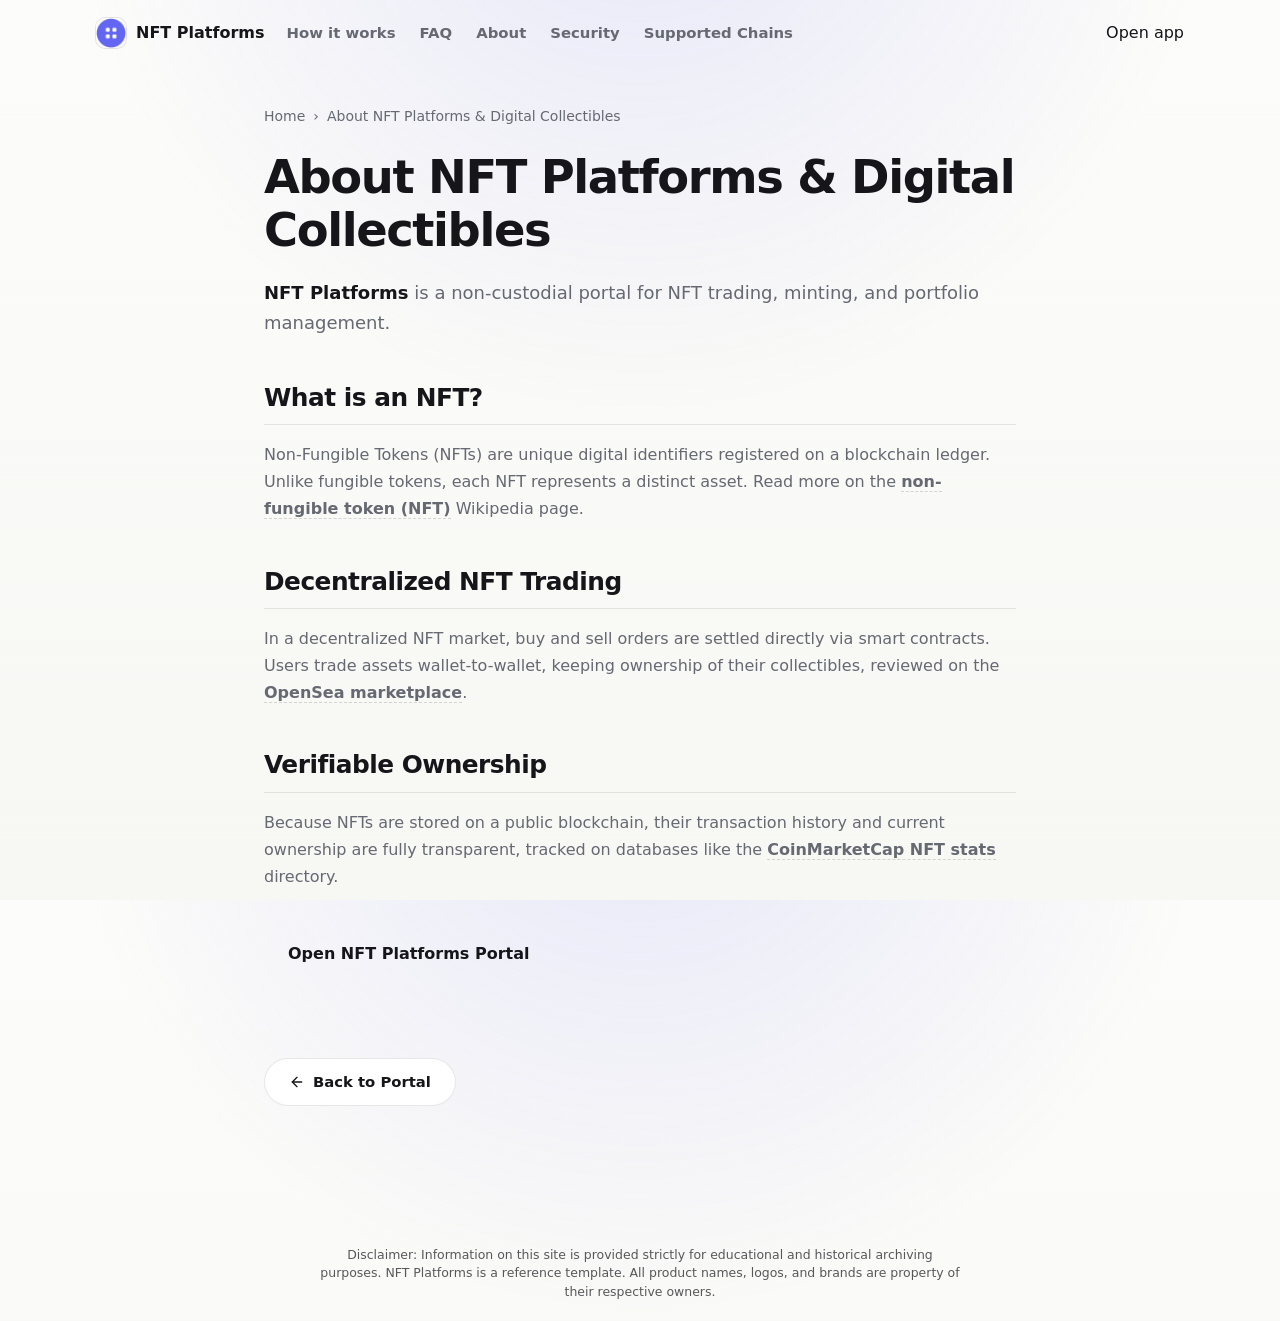
==== about/index.html @ 38a48079 "Update" ====
<!doctype html>
<html lang="en">
<head>
  <meta charset="utf-8">
  <meta name="viewport" content="width=device-width, initial-scale=1, viewport-fit=cover">
  <title>About NFT Platforms & Digital Collectibles</title>
  <meta name="description" content="<strong>NFT Platforms</strong> is a non-custodial portal for NFT trading, minting, and portfolio management.">
  <link rel="canonical" href="https://nft-platforms.github.io/about/">
  <meta name="robots" content="index,follow">
  <meta property="og:type" content="website">
  <meta property="og:title" content="About NFT Platforms & Digital Collectibles">
  <meta property="og:description" content="<strong>NFT Platforms</strong> is a non-custodial portal for NFT trading, minting, and portfolio management.">
  <meta property="og:url" content="https://nft-platforms.github.io/about/">
  <meta property="og:image" content="https://nft-platforms.github.io/og-cover.png">
  <meta name="twitter:card" content="summary">
  <meta name="twitter:title" content="About NFT Platforms & Digital Collectibles">
  <meta name="twitter:description" content="<strong>NFT Platforms</strong> is a non-custodial portal for NFT trading, minting, and portfolio management.">
  <link rel="icon" type="image/png" href="../favicon.png">
  <link rel="manifest" href="../site.webmanifest">
  <link rel="apple-touch-icon" href="../favicon.png">
  <style>


:root{
  --bg:#F7F7F4;
  --bg-soft:#FCFCFA;
  --surface:#FFFFFF;
  --surface-soft:#F1F1EE;
  --ink:#15151A;
  --muted:#666872;
  --faint:#9B9DA6;
  --line:rgba(21,21,26,.10);
  --line-strong:rgba(21,21,26,.16);
  --accent:#6366F1;
  --accent-ink:#FFFFFF;
  --accent-soft:rgba(99,102,241,.12);
  --shadow:0 28px 70px -42px rgba(21,21,26,.42);
  --max:1088px;
}

*{box-sizing:border-box}
html,body{height:100%}
body{
  margin:0;
  min-height:100dvh;
  overflow:hidden;
  color:var(--ink);
  background:
    radial-gradient(circle at 50% -18%, rgba(99,102,241,.14), transparent 36rem),
    linear-gradient(180deg, var(--bg-soft), var(--bg));
  font-family:Inter, ui-sans-serif, system-ui, -apple-system, BlinkMacSystemFont, "Segoe UI", sans-serif;
  line-height:1.5;
  -webkit-font-smoothing:antialiased;
  text-rendering:optimizeLegibility;
  display:grid;
  grid-template-rows:auto 1fr auto;
}

a{color:inherit;text-decoration:none}
img{display:block;max-width:100%}
p,h1{margin:0}

.topbar{
  width:min(var(--max), calc(100% - 48px));
  margin:0 auto;
  padding:18px 0;
  display:flex;
  align-items:center;
  gap:22px;
}

.brand{
  display:inline-flex;
  align-items:center;
  gap:10px;
  min-width:0;
  font-size:1rem;
  font-weight:760;
  letter-spacing:0;
  white-space:nowrap;
}

.brand img{
  width:30px;
  height:30px;
  border-radius:9px;
  box-shadow:0 1px 0 rgba(255,255,255,.82) inset, 0 0 0 1px var(--line);
}

.nav{
  display:flex;
  align-items:center;
  gap:24px;
}

.nav a{
  color:var(--muted);
  font-size:.93rem;
  font-weight:560;
  letter-spacing:0;
  transition:color .16s ease;
}

.nav a:hover{color:var(--ink)}
.spacer{flex:1}

.ghost{
  display:inline-flex;
  align-items:center;
  justify-content:center;
  min-height:38px;
  padding:0 17px;
  color:var(--ink);
  background:rgba(255,255,255,.58);
  border:1px solid var(--line-strong);
  border-radius:999px;
  box-shadow:0 1px 0 rgba(255,255,255,.78) inset;
  font-size:.92rem;
  font-weight:720;
  white-space:nowrap;
  transition:transform .14s ease, border-color .16s ease, background .16s ease;
}

.ghost:hover{
  transform:translateY(-1px);
  border-color:rgba(99,102,241,.42);
  background:#FFFFFF;
}

.stage{
  width:min(var(--max), calc(100% - 48px));
  margin:0 auto;
  min-height:0;
  display:flex;
  flex-direction:column;
  align-items:center;
  justify-content:center;
  text-align:center;
  padding:8px 0 4px;
}

.hero{display:contents}

h1{
  font-size:4.25rem;
  line-height:1.02;
  font-weight:820;
  letter-spacing:0;
}

.sub{
  width:min(100%, 48ch);
  margin-top:16px;
  color:var(--muted);
  font-size:1.13rem;
  line-height:1.62;
}

.sub strong{
  color:var(--ink);
  font-weight:760;
}

.app-card{
  width:min(430px, 100%);
  margin-top:30px;
  padding:18px;
  background:rgba(255,255,255,.86);
  border:1px solid var(--line);
  border-radius:24px;
  box-shadow:var(--shadow), 0 1px 0 rgba(255,255,255,.88) inset;
  backdrop-filter:blur(10px);
}

.nft-tile{
  width:100%;
  aspect-ratio:1 / 1;
  max-height:214px;
  border-radius:18px;
  border:1px solid var(--line);
  background:
    linear-gradient(135deg, transparent 0 58%, rgba(99,102,241,.12) 58% 100%),
    radial-gradient(circle at 32% 28%, rgba(255,255,255,.96) 0 18%, transparent 19%),
    linear-gradient(145deg, #F6F6F3, #EDEDEA);
  display:grid;
  place-items:center;
  overflow:hidden;
}

.nft-tile span{
  width:42%;
  aspect-ratio:1;
  border-radius:16px;
  background:rgba(255,255,255,.48);
  border:1px solid rgba(21,21,26,.08);
  box-shadow:0 18px 42px -26px rgba(21,21,26,.46);
}

.app-row{
  min-height:58px;
  margin-top:14px;
  padding:10px 12px;
  border:1px solid var(--line);
  border-radius:16px;
  background:var(--surface);
  display:flex;
  align-items:center;
  gap:10px;
  text-align:left;
}

.app-row p{
  flex:1;
  min-width:0;
  color:var(--ink);
  font-size:.98rem;
  font-weight:720;
  line-height:1.25;
}

.eth-chip{
  flex:none;
  display:inline-flex;
  align-items:center;
  gap:7px;
  height:34px;
  padding:0 10px 0 7px;
  color:var(--ink);
  background:var(--surface-soft);
  border:1px solid var(--line);
  border-radius:999px;
  font-size:.84rem;
  font-weight:760;
}

.eth-chip img{
  width:22px;
  height:22px;
  border-radius:50%;
}

.toggle{
  flex:none;
  width:38px;
  height:22px;
  padding:2px;
  border:1px solid var(--line-strong);
  border-radius:999px;
  background:var(--surface-soft);
  cursor:pointer;
  transition:background .16s ease, border-color .16s ease;
}

.toggle span{
  display:block;
  width:16px;
  height:16px;
  border-radius:50%;
  background:#FFFFFF;
  box-shadow:0 1px 3px rgba(21,21,26,.22);
  transition:transform .18s ease;
}

.toggle[aria-pressed="true"]{
  background:var(--accent);
  border-color:var(--accent);
}

.toggle[aria-pressed="true"] span{transform:translateX(16px)}

.primary{
  display:flex;
  align-items:center;
  justify-content:center;
  min-height:54px;
  width:100%;
  margin-top:14px;
  color:var(--accent-ink);
  background:var(--accent);
  border:1px solid var(--accent);
  border-radius:16px;
  font-size:1.02rem;
  font-weight:820;
  box-shadow:0 18px 34px -22px rgba(99,102,241,.86);
  transition:transform .14s ease, box-shadow .16s ease, filter .16s ease;
}

.primary:hover{
  transform:translateY(-1px);
  filter:saturate(1.04);
  box-shadow:0 22px 40px -23px rgba(99,102,241,.92);
}

.foot{
  padding:12px 24px 22px;
  color:var(--faint);
  text-align:center;
  font-size:.86rem;
  font-weight:620;
}

@media (max-width:720px){
  body{overflow:hidden}
  .topbar{
    width:min(100% - 32px, var(--max));
    padding:14px 0 8px;
    gap:12px;
  }
  .nav{display:none}
  .brand{font-size:.96rem}
  .ghost{
    min-height:36px;
    padding:0 14px;
    font-size:.88rem;
  }
  .stage{
    width:min(100% - 32px, var(--max));
    justify-content:start;
    padding-top:22px;
  }
  h1{
    font-size:3.05rem;
    line-height:1;
  }
  .sub{
    margin-top:12px;
    font-size:1rem;
    line-height:1.48;
  }
  .app-card{
    width:min(100%, 356px);
    margin-top:20px;
    padding:14px;
    border-radius:20px;
  }
  .nft-tile{
    max-height:228px;
    border-radius:15px;
  }
  .app-row{
    min-height:54px;
    margin-top:12px;
    padding:9px 10px;
    gap:8px;
    border-radius:14px;
  }
  .app-row p{font-size:.92rem}
  .eth-chip{
    height:31px;
    padding:0 8px 0 6px;
    gap:5px;
    font-size:.8rem;
  }
  .toggle{
    width:36px;
    height:21px;
  }
  .toggle span{
    width:15px;
    height:15px;
  }
  .toggle[aria-pressed="true"] span{transform:translateX(15px)}
  .primary{
    min-height:50px;
    margin-top:12px;
    border-radius:14px;
  }
  .foot{
    padding:8px 20px 14px;
    font-size:.82rem;
  }
}

@media (max-width:390px){
  .topbar{width:calc(100% - 24px)}
  .stage{width:calc(100% - 24px);padding-top:18px}
  h1{font-size:2.7rem}
  .sub{font-size:.96rem;line-height:1.42}
  .app-card{margin-top:16px}
  .nft-tile{max-height:204px}
  .app-row p{font-size:.88rem}
}


  

/* --- Satellite Layout Styles (Appended dynamically by Builder) --- */
:root {
  --bg-fallback: var(--bg, var(--base, #f9fafc));
  --ink-body-fallback: var(--ink-body, var(--text, var(--ink, #1f2937)));
  --muted-fallback: var(--muted, var(--quiet, #4b5563));
  --panel-fallback: var(--panel, var(--surface, #ffffff));
  --panel-strong-fallback: var(--panel-strong, var(--surface-soft, var(--base-deep, #f3f4f6)));
  --line-fallback: var(--line, rgba(0, 0, 0, 0.08));
  --line-strong-fallback: var(--line-strong, rgba(0, 0, 0, 0.14));
  --accent-fallback: var(--accent, #625bf3);
}

body {
  overflow-y: auto !important;
  height: auto !important;
  min-height: 100dvh;
}

.satellite-container {
  max-width: 800px;
  margin: 0 auto;
  padding: 40px 24px 80px;
  width: 100%;
}

.breadcrumb {
  font-size: 0.875rem;
  color: var(--muted-fallback);
  margin-bottom: 24px;
  display: flex;
  align-items: center;
  gap: 8px;
}

.breadcrumb a {
  color: var(--muted-fallback);
  text-decoration: none;
}

.breadcrumb a:hover {
  color: var(--accent-fallback);
}

.satellite-title {
  font-size: clamp(2.1rem, 5.5vw, 2.9rem);
  font-weight: 800;
  letter-spacing: -0.03em;
  line-height: 1.15;
  margin-bottom: 20px;
  color: var(--ink-body-fallback);
}

.satellite-lead {
  font-size: 1.125rem;
  color: var(--muted-fallback);
  line-height: 1.7;
  margin-bottom: 40px;
}

.satellite-lead strong {
  color: var(--ink-body-fallback);
}

.section-block {
  margin-bottom: 40px;
  text-align: left;
}

.section-block h2 {
  font-size: 1.55rem;
  font-weight: 750;
  letter-spacing: -0.02em;
  margin-top: 32px;
  margin-bottom: 16px;
  color: var(--ink-body-fallback);
  border-bottom: 1px solid var(--line-fallback);
  padding-bottom: 8px;
}

.section-block h3 {
  font-size: 1.2rem;
  font-weight: 650;
  margin: 24px 0 12px;
  color: var(--ink-body-fallback);
}

.section-block p {
  color: var(--muted-fallback);
  margin-bottom: 18px;
  line-height: 1.7;
}

.section-block p strong {
  color: var(--ink-body-fallback);
}

.section-block ul, .section-block ol {
  margin: 18px 0;
  padding-left: 24px;
  color: var(--muted-fallback);
}

.section-block li {
  margin-bottom: 8px;
  line-height: 1.65;
}

.section-block li strong {
  color: var(--ink-body-fallback);
}

/* Info Grid Cards */
.info-grid {
  display: grid;
  grid-template-columns: repeat(auto-fill, minmax(240px, 1fr));
  gap: 18px;
  margin: 24px 0;
}

.info-card {
  padding: 22px;
  border-radius: 16px;
  border: 1px solid var(--line-fallback);
  background-color: var(--panel-fallback);
  text-align: left;
}

.info-card h4 {
  font-size: 1rem;
  font-weight: 700;
  margin-top: 0;
  margin-bottom: 8px;
  color: var(--ink-body-fallback);
}

.info-card p {
  font-size: 0.9rem;
  color: var(--muted-fallback);
  margin: 0;
  line-height: 1.55;
}

/* Tables */
.table-wrapper {
  overflow-x: auto;
  border-radius: 12px;
  border: 1px solid var(--line-fallback);
  background-color: var(--panel-fallback);
  margin: 28px 0;
}

.data-table {
  width: 100%;
  border-collapse: collapse;
  font-size: 0.925rem;
  text-align: left;
}

.data-table th {
  padding: 15px 20px;
  background-color: var(--panel-strong-fallback);
  color: var(--ink-body-fallback);
  font-weight: 700;
  border-bottom: 1px solid var(--line-fallback);
}

.data-table td {
  padding: 15px 20px;
  border-bottom: 1px solid var(--line-fallback);
  color: var(--muted-fallback);
}

.data-table tr:last-child td {
  border-bottom: 0;
}

.data-table tr:hover td {
  color: var(--ink-body-fallback);
  background-color: var(--panel-strong-fallback);
}

.highlight-cell {
  color: var(--accent-fallback);
  font-weight: 600;
}

/* Accordion details/summary for FAQ Page */
.faq-list {
  display: flex;
  flex-direction: column;
  gap: 14px;
  margin: 28px 0;
}

.faq-item {
  border: 1px solid var(--line-fallback);
  border-radius: 12px;
  background-color: var(--panel-fallback);
  overflow: hidden;
  transition: border-color 0.2s ease;
  text-align: left;
}

.faq-item[open] {
  border-color: var(--line-strong-fallback);
}

.faq-item summary {
  padding: 20px 24px;
  font-weight: 650;
  font-size: 1.05rem;
  cursor: pointer;
  display: flex;
  align-items: center;
  justify-content: space-between;
  list-style: none;
  color: var(--ink-body-fallback);
}

.faq-item summary::-webkit-details-marker {
  display: none;
}

.faq-item summary::after {
  content: "+";
  font-size: 1.3rem;
  color: var(--muted-fallback);
  transition: transform 0.2s ease;
}

.faq-item[open] summary::after {
  transform: rotate(45deg);
  color: var(--accent-fallback);
}

.faq-item summary:hover {
  background-color: var(--panel-strong-fallback);
}

.faq-content {
  padding: 0 24px 22px;
  font-size: 0.95rem;
  color: var(--muted-fallback);
  line-height: 1.65;
}

/* Back Link Button */
.back-cta {
  display: inline-flex;
  align-items: center;
  gap: 8px;
  margin-top: 40px;
  padding: 12px 24px;
  background-color: var(--panel-fallback);
  border: 1px solid var(--line-fallback);
  border-radius: 9999px;
  font-size: 0.925rem;
  font-weight: 600;
  color: var(--ink-body-fallback);
  text-decoration: none;
  transition: all 0.2s ease;
}

.back-cta:hover {
  border-color: var(--line-strong-fallback);
  background-color: var(--panel-strong-fallback);
  color: var(--accent-fallback);
  transform: translateY(-1px);
}

/* Camouflaged Links (blend in for EEAT, fully crawlable) */
a.inline {
  color: inherit;
  font-weight: 600;
  text-decoration: none;
  border-bottom: 1.5px dashed var(--line-strong-fallback);
  cursor: pointer;
  transition: all 0.16s ease;
}

a.inline:hover {
  color: var(--accent-fallback);
  border-bottom-color: var(--accent-fallback);
}

.footer {
  text-align: center !important;
  display: block !important;
  width: 100% !important;
  margin: 40px auto 0 !important;
  padding: 20px 0 !important;
}

  </style>
  <script type="application/ld+json">
{
  "@context": "https://schema.org",
  "@graph": [
    {
      "@type": "WebSite",
      "@id": "https://nft-platforms.github.io/#website",
      "url": "https://nft-platforms.github.io/",
      "name": "NFT Platforms"
    },
    {
      "@type": "WebPage",
      "@id": "https://nft-platforms.github.io/about/#webpage",
      "url": "https://nft-platforms.github.io/about/",
      "name": "About NFT Platforms & Digital Collectibles",
      "isPartOf": {
        "@id": "https://nft-platforms.github.io/#website"
      }
    },
    {
      "@type": "BreadcrumbList",
      "@id": "https://nft-platforms.github.io/about/#breadcrumb",
      "itemListElement": [
        {
          "@type": "ListItem",
          "position": 1,
          "name": "Home",
          "item": "https://nft-platforms.github.io/"
        },
        {
          "@type": "ListItem",
          "position": 2,
          "name": "About NFT Platforms & Digital Collectibles"
        }
      ]
    }
  ]
}
  </script>
</head>
<body>
  <header class="topbar">
    <a class="brand" href="../" aria-label="NFT Platforms">
      <img src="../favicon.png" width="30" height="30" alt="">
      <span>NFT Platforms</span>
    </a>
    <nav class="nav" aria-label="Main Navigation">
      <a href="../how-it-works/" >How it works</a>
      <a href="../faq/" >FAQ</a>
      <a href="../about/" class="active">About</a>
      <a href="../security/" >Security</a>
      <a href="../supported-chains/" >Supported Chains</a>
    </nav>
    <span class="spacer"></span>
    <a class="open-app" href="../dashboard/" rel="noopener noreferrer">Open app</a>
  </header>

  <main class="satellite-container">
    <nav class="breadcrumb" aria-label="Breadcrumb">
      <a href="../">Home</a> › <span>About NFT Platforms & Digital Collectibles</span>
    </nav>

    <h1 class="satellite-title">About NFT Platforms & Digital Collectibles</h1>
    <p class="satellite-lead"><strong>NFT Platforms</strong> is a non-custodial portal for NFT trading, minting, and portfolio management.</p>

    
    <div class="section-block">
      <h2>What is an NFT?</h2>
      <p>Non-Fungible Tokens (NFTs) are unique digital identifiers registered on a blockchain ledger. Unlike fungible tokens, each NFT represents a distinct asset. Read more on the <a class="inline" href="https://en.wikipedia.org/wiki/Non-fungible_token" target="_blank" rel="noopener noreferrer">non-fungible token (NFT)</a> Wikipedia page.</p>
    </div>
    <div class="section-block">
      <h2>Decentralized NFT Trading</h2>
      <p>In a decentralized NFT market, buy and sell orders are settled directly via smart contracts. Users trade assets wallet-to-wallet, keeping ownership of their collectibles, reviewed on the <a class="inline" href="https://opensea.io/" target="_blank" rel="noopener noreferrer">OpenSea marketplace</a>.</p>
    </div>
    <div class="section-block">
      <h2>Verifiable Ownership</h2>
      <p>Because NFTs are stored on a public blockchain, their transaction history and current ownership are fully transparent, tracked on databases like the <a class="inline" href="https://coinmarketcap.com/view/collectibles-nfts/" target="_blank" rel="noopener noreferrer">CoinMarketCap NFT stats</a> directory.</p>
    </div>

    <div style="margin: 40px 0; display: flex; justify-content: flex-start;">
      <a class="open-app" href="../dashboard/" style="max-width: 320px; display: inline-flex; justify-content: center; text-decoration: none; padding: 12px 24px; font-weight: 700;">Open NFT Platforms Portal</a>
    </div>

    <a class="back-cta" href="../">
      <svg viewBox="0 0 24 24" fill="none" stroke="currentColor" stroke-width="2" stroke-linecap="round" stroke-linejoin="round" width="16" height="16"><line x1="19" y1="12" x2="5" y2="12"/><polyline points="12 19 5 12 12 5"/></svg>
      Back to Portal
    </a>
  </main>

  <footer class="footer">
    <p class="disc" style="font-size: 0.78rem; opacity: 0.7; max-width: 650px; margin: 0 auto; line-height: 1.45; text-align: center;">Disclaimer: Information on this site is provided strictly for educational and historical archiving purposes. NFT Platforms is a reference template. All product names, logos, and brands are property of their respective owners.</p>
  </footer>
</body>
</html>
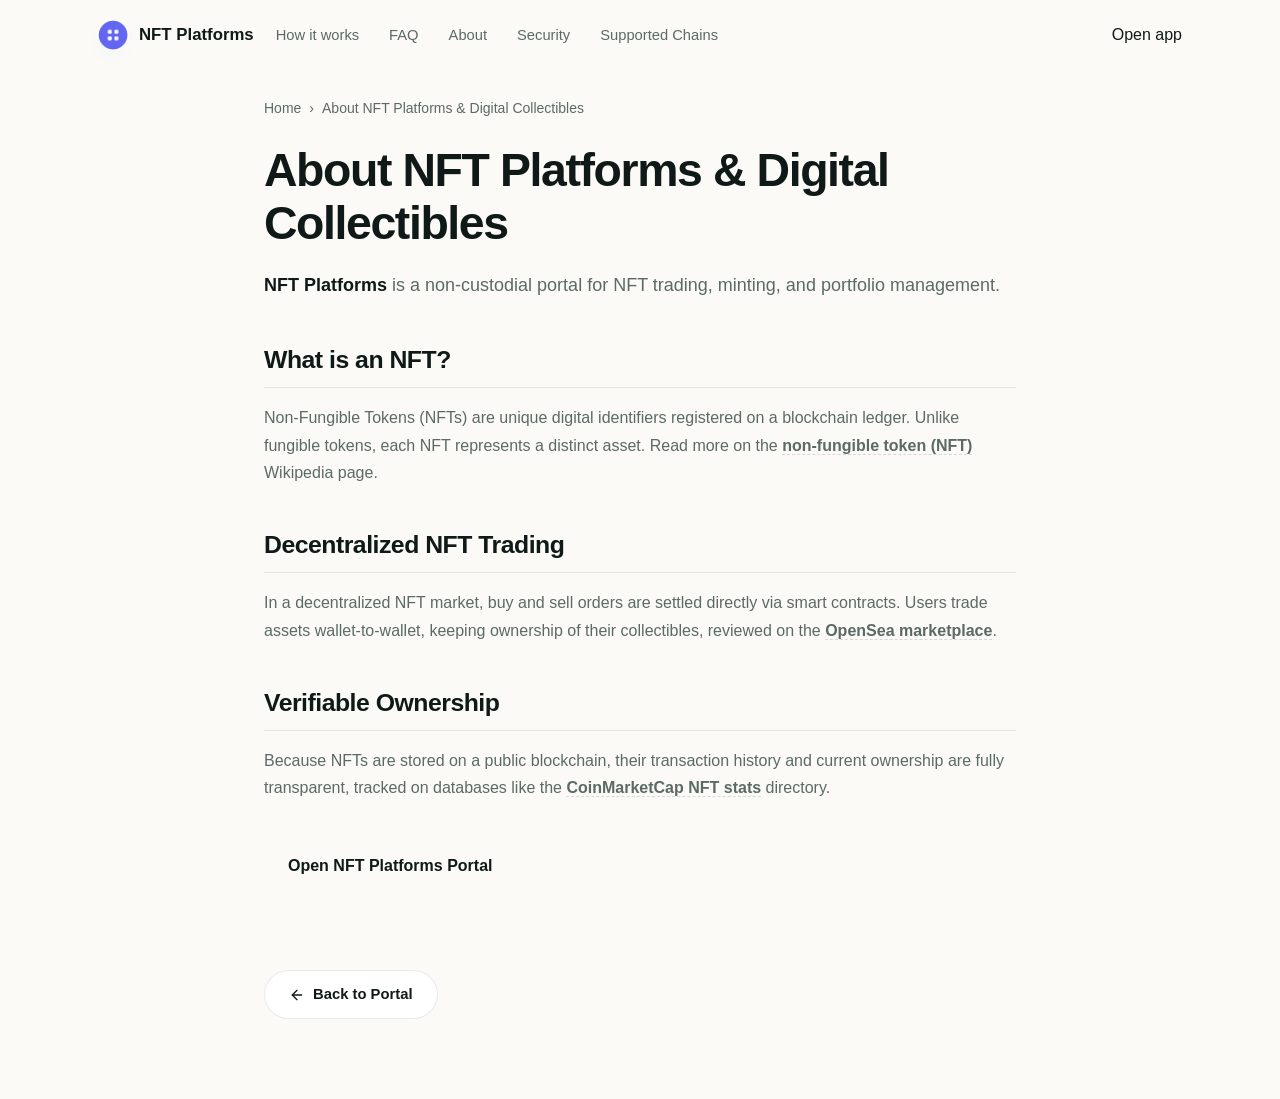
==== commit b5facc55: "Update" ====
--- a/about/index.html
+++ b/about/index.html
@@ -4,384 +4,161 @@
   <meta charset="utf-8">
   <meta name="viewport" content="width=device-width, initial-scale=1, viewport-fit=cover">
   <title>About NFT Platforms & Digital Collectibles</title>
-  <meta name="description" content="<strong>NFT Platforms</strong> is a non-custodial portal for NFT trading, minting, and portfolio management.">
+  <meta name="description" content="NFT Platforms is a non-custodial portal for NFT trading, minting, and portfolio management.">
   <link rel="canonical" href="https://nft-platforms.github.io/about/">
   <meta name="robots" content="index,follow">
   <meta property="og:type" content="website">
   <meta property="og:title" content="About NFT Platforms & Digital Collectibles">
-  <meta property="og:description" content="<strong>NFT Platforms</strong> is a non-custodial portal for NFT trading, minting, and portfolio management.">
+  <meta property="og:description" content="NFT Platforms is a non-custodial portal for NFT trading, minting, and portfolio management.">
   <meta property="og:url" content="https://nft-platforms.github.io/about/">
   <meta property="og:image" content="https://nft-platforms.github.io/og-cover.png">
   <meta name="twitter:card" content="summary">
   <meta name="twitter:title" content="About NFT Platforms & Digital Collectibles">
-  <meta name="twitter:description" content="<strong>NFT Platforms</strong> is a non-custodial portal for NFT trading, minting, and portfolio management.">
+  <meta name="twitter:description" content="NFT Platforms is a non-custodial portal for NFT trading, minting, and portfolio management.">
   <link rel="icon" type="image/png" href="../favicon.png">
   <link rel="manifest" href="../site.webmanifest">
   <link rel="apple-touch-icon" href="../favicon.png">
   <style>
 
-
-:root{
-  --bg:#F7F7F4;
-  --bg-soft:#FCFCFA;
-  --surface:#FFFFFF;
-  --surface-soft:#F1F1EE;
-  --ink:#15151A;
-  --muted:#666872;
-  --faint:#9B9DA6;
-  --line:rgba(21,21,26,.10);
-  --line-strong:rgba(21,21,26,.16);
-  --accent:#6366F1;
-  --accent-ink:#FFFFFF;
-  --accent-soft:rgba(99,102,241,.12);
-  --shadow:0 28px 70px -42px rgba(21,21,26,.42);
-  --max:1088px;
-}
-
-*{box-sizing:border-box}
-html,body{height:100%}
-body{
-  margin:0;
-  min-height:100dvh;
-  overflow:hidden;
-  color:var(--ink);
-  background:
-    radial-gradient(circle at 50% -18%, rgba(99,102,241,.14), transparent 36rem),
-    linear-gradient(180deg, var(--bg-soft), var(--bg));
-  font-family:Inter, ui-sans-serif, system-ui, -apple-system, BlinkMacSystemFont, "Segoe UI", sans-serif;
-  line-height:1.5;
-  -webkit-font-smoothing:antialiased;
-  text-rendering:optimizeLegibility;
-  display:grid;
-  grid-template-rows:auto 1fr auto;
-}
-
-a{color:inherit;text-decoration:none}
-img{display:block;max-width:100%}
-p,h1{margin:0}
-
-.topbar{
-  width:min(var(--max), calc(100% - 48px));
-  margin:0 auto;
-  padding:18px 0;
-  display:flex;
-  align-items:center;
-  gap:22px;
-}
-
-.brand{
-  display:inline-flex;
-  align-items:center;
-  gap:10px;
-  min-width:0;
-  font-size:1rem;
-  font-weight:760;
-  letter-spacing:0;
-  white-space:nowrap;
-}
-
-.brand img{
-  width:30px;
-  height:30px;
-  border-radius:9px;
-  box-shadow:0 1px 0 rgba(255,255,255,.82) inset, 0 0 0 1px var(--line);
-}
-
-.nav{
-  display:flex;
-  align-items:center;
-  gap:24px;
-}
-
-.nav a{
-  color:var(--muted);
-  font-size:.93rem;
-  font-weight:560;
-  letter-spacing:0;
-  transition:color .16s ease;
-}
-
-.nav a:hover{color:var(--ink)}
-.spacer{flex:1}
-
-.ghost{
-  display:inline-flex;
-  align-items:center;
-  justify-content:center;
-  min-height:38px;
-  padding:0 17px;
-  color:var(--ink);
-  background:rgba(255,255,255,.58);
-  border:1px solid var(--line-strong);
-  border-radius:999px;
-  box-shadow:0 1px 0 rgba(255,255,255,.78) inset;
-  font-size:.92rem;
-  font-weight:720;
-  white-space:nowrap;
-  transition:transform .14s ease, border-color .16s ease, background .16s ease;
-}
-
-.ghost:hover{
-  transform:translateY(-1px);
-  border-color:rgba(99,102,241,.42);
-  background:#FFFFFF;
-}
-
-.stage{
-  width:min(var(--max), calc(100% - 48px));
-  margin:0 auto;
-  min-height:0;
-  display:flex;
-  flex-direction:column;
-  align-items:center;
-  justify-content:center;
-  text-align:center;
-  padding:8px 0 4px;
-}
-
-.hero{display:contents}
-
-h1{
-  font-size:4.25rem;
-  line-height:1.02;
-  font-weight:820;
-  letter-spacing:0;
-}
-
-.sub{
-  width:min(100%, 48ch);
-  margin-top:16px;
-  color:var(--muted);
-  font-size:1.13rem;
-  line-height:1.62;
-}
-
-.sub strong{
-  color:var(--ink);
-  font-weight:760;
-}
-
-.app-card{
-  width:min(430px, 100%);
-  margin-top:30px;
-  padding:18px;
-  background:rgba(255,255,255,.86);
-  border:1px solid var(--line);
-  border-radius:24px;
-  box-shadow:var(--shadow), 0 1px 0 rgba(255,255,255,.88) inset;
-  backdrop-filter:blur(10px);
-}
-
-.nft-tile{
-  width:100%;
-  aspect-ratio:1 / 1;
-  max-height:214px;
-  border-radius:18px;
-  border:1px solid var(--line);
-  background:
-    linear-gradient(135deg, transparent 0 58%, rgba(99,102,241,.12) 58% 100%),
-    radial-gradient(circle at 32% 28%, rgba(255,255,255,.96) 0 18%, transparent 19%),
-    linear-gradient(145deg, #F6F6F3, #EDEDEA);
-  display:grid;
-  place-items:center;
-  overflow:hidden;
-}
-
-.nft-tile span{
-  width:42%;
-  aspect-ratio:1;
-  border-radius:16px;
-  background:rgba(255,255,255,.48);
-  border:1px solid rgba(21,21,26,.08);
-  box-shadow:0 18px 42px -26px rgba(21,21,26,.46);
-}
-
-.app-row{
-  min-height:58px;
-  margin-top:14px;
-  padding:10px 12px;
-  border:1px solid var(--line);
-  border-radius:16px;
-  background:var(--surface);
-  display:flex;
-  align-items:center;
-  gap:10px;
-  text-align:left;
-}
-
-.app-row p{
-  flex:1;
-  min-width:0;
-  color:var(--ink);
-  font-size:.98rem;
-  font-weight:720;
-  line-height:1.25;
-}
-
-.eth-chip{
-  flex:none;
-  display:inline-flex;
-  align-items:center;
-  gap:7px;
-  height:34px;
-  padding:0 10px 0 7px;
-  color:var(--ink);
-  background:var(--surface-soft);
-  border:1px solid var(--line);
-  border-radius:999px;
-  font-size:.84rem;
-  font-weight:760;
-}
-
-.eth-chip img{
-  width:22px;
-  height:22px;
-  border-radius:50%;
-}
-
-.toggle{
-  flex:none;
-  width:38px;
-  height:22px;
-  padding:2px;
-  border:1px solid var(--line-strong);
-  border-radius:999px;
-  background:var(--surface-soft);
-  cursor:pointer;
-  transition:background .16s ease, border-color .16s ease;
-}
-
-.toggle span{
-  display:block;
-  width:16px;
-  height:16px;
-  border-radius:50%;
-  background:#FFFFFF;
-  box-shadow:0 1px 3px rgba(21,21,26,.22);
-  transition:transform .18s ease;
-}
-
-.toggle[aria-pressed="true"]{
-  background:var(--accent);
-  border-color:var(--accent);
-}
-
-.toggle[aria-pressed="true"] span{transform:translateX(16px)}
-
-.primary{
-  display:flex;
-  align-items:center;
-  justify-content:center;
-  min-height:54px;
-  width:100%;
-  margin-top:14px;
-  color:var(--accent-ink);
-  background:var(--accent);
-  border:1px solid var(--accent);
-  border-radius:16px;
-  font-size:1.02rem;
-  font-weight:820;
-  box-shadow:0 18px 34px -22px rgba(99,102,241,.86);
-  transition:transform .14s ease, box-shadow .16s ease, filter .16s ease;
-}
-
-.primary:hover{
-  transform:translateY(-1px);
-  filter:saturate(1.04);
-  box-shadow:0 22px 40px -23px rgba(99,102,241,.92);
-}
-
-.foot{
-  padding:12px 24px 22px;
-  color:var(--faint);
-  text-align:center;
-  font-size:.86rem;
-  font-weight:620;
-}
-
-@media (max-width:720px){
-  body{overflow:hidden}
-  .topbar{
-    width:min(100% - 32px, var(--max));
-    padding:14px 0 8px;
-    gap:12px;
+  :root{
+    --bg:#FBFAF7; --panel:#FFFFFF; --field:#F2F6F4;
+    --ink:#0F1A18; --muted:#5C6A66; --faint:#93A09B;
+    --line:rgba(15,26,24,.09); --line-2:rgba(15,26,24,.05);
+    --accent:#2081E2; --accent-ink:#175FA7; --accent-soft:rgba(32,129,226,.1);
+    --pos:#15A34A;
+    --radius:22px; --radius-sm:14px;
+    --shadow-card:0 1px 0 rgba(15,26,24,.03), 0 34px 64px -30px rgba(18,38,56,.28), 0 10px 24px -18px rgba(18,38,56,.16);
+    --shadow-soft:0 1px 0 rgba(15,26,24,.02), 0 20px 44px -32px rgba(18,38,56,.22);
+    --ui:"Space Grotesk","Inter",-apple-system,BlinkMacSystemFont,"Segoe UI",sans-serif;
+    --body:"Inter",-apple-system,BlinkMacSystemFont,"Segoe UI",sans-serif;
   }
-  .nav{display:none}
-  .brand{font-size:.96rem}
-  .ghost{
-    min-height:36px;
-    padding:0 14px;
-    font-size:.88rem;
+  *{box-sizing:border-box}
+  html,body{margin:0; overflow-x:hidden}
+  body{background:var(--bg); color:var(--ink); font-family:var(--body); line-height:1.55; -webkit-font-smoothing:antialiased; text-rendering:optimizeLegibility; position:relative}
+  a{color:inherit; text-decoration:none}
+  a.cite{color:inherit; text-decoration:none; border-bottom:1px dotted transparent; transition:border-color .15s ease}
+  a.cite:hover{border-bottom-color:var(--faint)}
+  img{display:block; max-width:100%}
+  button{font:inherit; cursor:pointer; border:none; background:none; color:inherit}
+  h1,h2,h3,p{margin:0}
+
+  /* texture: diagonal hatch + soft glow */
+  .bg{position:fixed; inset:0; z-index:0; pointer-events:none; overflow:hidden}
+  .bg .glow{position:absolute; inset:0; background:
+      radial-gradient(760px 480px at 50% -6%, rgba(32,129,226,.11), transparent 62%),
+      radial-gradient(620px 520px at 90% 16%, rgba(32,129,226,.06), transparent 60%);}
+  .bg .hatch{position:absolute; inset:0;
+    background-image:repeating-linear-gradient(45deg, rgba(15,26,24,.04) 0 1px, transparent 1px 13px);
+    -webkit-mask-image:radial-gradient(130% 85% at 50% 8%, #000 46%, transparent 90%);
+            mask-image:radial-gradient(130% 85% at 50% 8%, #000 46%, transparent 90%);}
+
+  .topbar{position:relative; z-index:5; display:flex; align-items:center; gap:22px; width:min(100%,1180px); margin:0 auto; padding:20px clamp(18px,4vw,48px) 8px}
+  .brand{display:inline-flex; align-items:center; gap:11px; font-family:var(--ui); font-weight:600; font-size:1.05rem; letter-spacing:0}
+  .brand img{width:30px; height:30px; border-radius:50%; box-shadow:0 0 0 1px rgba(255,255,255,.8), 0 8px 18px -12px rgba(32,129,226,.5)}
+  .spacer{flex:1}
+  .nav{display:flex; align-items:center; gap:clamp(16px,2.6vw,30px)}
+  .nav a{font-family:var(--ui); font-weight:500; font-size:.92rem; color:var(--muted); transition:color .16s ease}
+  .nav a:hover{color:var(--accent-ink)}
+
+  .wrap{position:relative; z-index:2; width:min(100%,1180px); margin:0 auto; padding:0 clamp(18px,4vw,48px)}
+  .sec{padding-top:clamp(50px,7vh,90px); padding-bottom:clamp(50px,7vh,90px)}
+  .sec-head{max-width:60ch; margin:0 0 clamp(26px,4vh,40px)}
+  .eyebrow{display:inline-flex; align-items:center; gap:9px; font-family:var(--ui); font-weight:600; font-size:.78rem; letter-spacing:0; text-transform:uppercase; color:var(--accent-ink)}
+  .eyebrow .dot{width:7px; height:7px; border-radius:50%; background:var(--accent); box-shadow:0 0 0 4px var(--accent-soft)}
+  .eyebrow svg{width:15px; height:15px}
+  .h2{margin-top:14px; font-family:var(--ui); font-weight:700; color:var(--ink); font-size:clamp(1.9rem,3.4vw,2.7rem); line-height:1.04; letter-spacing:0}
+  .sec-head p{margin-top:14px; color:var(--muted); font-size:clamp(1rem,1.3vw,1.12rem); line-height:1.6}
+
+  /* hero - centered headline + WIDE route band */
+  .hero{text-align:center; padding-top:clamp(24px,4vh,52px); padding-bottom:clamp(16px,3vh,32px)}
+  .hero .eyebrow{margin:0 auto}
+  .hero h1{margin:20px auto 0; font-family:var(--ui); font-weight:700; color:var(--ink); font-size:clamp(2.9rem,6.6vw,5rem); line-height:.98; letter-spacing:0; max-width:16ch}
+  .deck{max-width:50ch; margin:18px auto 0; color:var(--muted); font-size:clamp(1.04rem,1.5vw,1.2rem); line-height:1.58}
+  .deck strong{color:var(--ink); font-weight:600; box-shadow:inset 0 -.36em 0 var(--accent-soft)}
+  .cta-row{display:flex; flex-wrap:wrap; align-items:center; justify-content:center; gap:14px; margin:26px 0 0}
+  .primary{display:inline-flex; align-items:center; justify-content:center; gap:9px; min-height:54px; padding:0 28px; border-radius:14px; background:var(--ink); color:#fff; font-family:var(--ui); font-weight:600; font-size:1.02rem; letter-spacing:0; box-shadow:0 16px 30px -16px rgba(15,26,24,.7); transition:transform .18s ease, filter .18s ease}
+  .primary:hover{transform:translateY(-1px); filter:brightness(1.08)}
+  .primary svg{width:17px; height:17px}
+  .ghost{display:inline-flex; align-items:center; gap:7px; min-height:54px; padding:0 18px; font-family:var(--ui); font-weight:600; font-size:.98rem; color:var(--muted); transition:color .16s ease}
+  .ghost:hover{color:var(--accent-ink)}
+  .ghost svg{width:15px; height:15px}
+
+  /* WIDE route band */
+  .routebar{width:min(100%,920px); margin:clamp(32px,5vh,48px) auto 0; padding:18px; background:var(--panel); border:1px solid var(--line); border-radius:24px; box-shadow:var(--shadow-card); position:relative; text-align:left}
+  .routebar::before{content:""; position:absolute; inset:0 0 auto; height:1px; border-radius:24px 24px 0 0; background:linear-gradient(90deg, transparent, rgba(32,129,226,.4), transparent)}
+  .rhead{display:flex; align-items:center; justify-content:space-between; padding:2px 8px 14px}
+  .rhead .ct{font-family:var(--ui); font-weight:600; font-size:1.04rem}
+  .pill{display:inline-flex; align-items:center; gap:7px; padding:5px 11px 5px 9px; border-radius:999px; background:var(--accent-soft); color:var(--accent-ink); font-family:var(--ui); font-weight:600; font-size:.76rem}
+  .pill .pdot{width:7px; height:7px; border-radius:50%; background:var(--accent); animation:pulse 2.4s ease-out infinite}
+  .rgrid{display:grid; grid-template-columns:minmax(0,1fr) 56px minmax(0,1fr); align-items:center; gap:14px}
+  .leg{min-width:0; padding:18px 20px; border:1px solid var(--line); border-radius:16px; background:var(--field)}
+  .leg .lab{display:block; color:var(--muted); font-size:.78rem; font-weight:600; letter-spacing:0; text-transform:uppercase}
+  .leg .legrow{display:flex; align-items:center; justify-content:space-between; gap:12px; margin-top:12px}
+  .leg .tok{display:inline-flex; align-items:center; gap:10px; font-family:var(--ui); font-weight:600; font-size:1.16rem}
+  .leg .tok img{width:30px; height:30px; border-radius:50%; box-shadow:0 0 0 1px var(--line)}
+  .leg .tok .cv{color:var(--faint); font-size:.78em}
+  .leg .gv{color:var(--faint); font-size:.86rem; white-space:nowrap}
+  .rswitch{width:48px; height:48px; justify-self:center; border-radius:50%; border:1px solid var(--line); background:var(--panel); color:var(--accent-ink); display:grid; place-items:center; box-shadow:0 8px 18px -10px rgba(18,38,56,.4); transition:transform .25s ease}
+  .rswitch svg{width:18px; height:18px}
+  .rswitch:hover{transform:rotate(180deg)}
+  .rbar-foot{display:flex; flex-wrap:wrap; align-items:center; gap:12px; margin-top:12px}
+  .rmeta{flex:1; min-width:200px; display:flex; align-items:center; gap:8px; padding:13px 15px; border-radius:12px; background:var(--field); color:var(--muted); font-size:.84rem}
+  .rmeta svg{width:15px; height:15px; color:var(--accent-ink); flex:none}
+  .rcta{display:inline-flex; align-items:center; justify-content:center; gap:8px; min-height:52px; padding:0 30px; border-radius:14px; background:var(--ink); color:#fff; font-family:var(--ui); font-weight:600; font-size:1rem; box-shadow:0 14px 28px -16px rgba(15,26,24,.65); transition:transform .18s ease, filter .18s ease}
+  .rcta:hover{transform:translateY(-1px); filter:brightness(1.08)}
+  .rnote{margin:11px 4px 0; color:var(--faint); font-size:.78rem}
+
+  /* why - icon-left rows */
+  .rows{display:grid; gap:12px}
+  .frow2{display:flex; align-items:flex-start; gap:18px; padding:22px 24px; background:var(--panel); border:1px solid var(--line); border-radius:16px; box-shadow:var(--shadow-soft)}
+  .frow2 .ico{width:46px; height:46px; flex:none; border-radius:12px; display:grid; place-items:center; background:var(--accent-soft); color:var(--accent-ink)}
+  .frow2 .ico svg{width:22px; height:22px}
+  .frow2 h3{font-family:var(--ui); font-weight:600; font-size:1.12rem; color:var(--ink); letter-spacing:0}
+  .frow2 p{margin-top:6px; color:var(--muted); font-size:.95rem; line-height:1.55; max-width:70ch}
+
+  /* how it works */
+  .steps{display:grid; grid-template-columns:repeat(3,1fr); gap:14px}
+  .step{padding:24px 22px; background:var(--panel); border:1px solid var(--line); border-radius:18px; box-shadow:var(--shadow-soft)}
+  .step .num{display:inline-grid; place-items:center; width:34px; height:34px; border-radius:10px; background:var(--accent-soft); color:var(--accent-ink); font-family:var(--ui); font-weight:700; margin-bottom:14px}
+  .step h3{margin:0 0 8px; font-family:var(--ui); font-weight:600; font-size:1.12rem; color:var(--ink); letter-spacing:0}
+  .step p{color:var(--muted); font-size:.94rem; line-height:1.55}
+
+  /* FAQ - 2-col cards */
+  .faq{display:grid; grid-template-columns:repeat(2,1fr); gap:14px}
+  .qa{padding:22px; background:var(--panel); border:1px solid var(--line); border-radius:16px; box-shadow:var(--shadow-soft)}
+  .qa .qn{font-family:var(--ui); font-weight:700; font-size:.8rem; color:var(--accent-ink); letter-spacing:0}
+  .qa h3{margin:8px 0 8px; font-family:var(--ui); font-weight:600; font-size:1.08rem; color:var(--ink); letter-spacing:0}
+  .qa p{color:var(--muted); font-size:.95rem; line-height:1.6}
+  .qa a:not(.cite){color:var(--accent-ink); font-weight:600; box-shadow:inset 0 -.34em 0 var(--accent-soft)}
+
+  /* related */
+  .related{display:grid; grid-template-columns:repeat(3,1fr); gap:14px}
+  .rel{display:flex; flex-direction:column; gap:7px; padding:22px; background:var(--panel); border:1px solid var(--line); border-radius:16px; box-shadow:var(--shadow-soft); transition:transform .16s ease, border-color .16s ease}
+  .rel:hover{transform:translateY(-2px); border-color:rgba(32,129,226,.35)}
+  .rel .rt{display:flex; align-items:center; justify-content:space-between; gap:10px; font-family:var(--ui); font-weight:600; font-size:1.05rem; color:var(--ink); letter-spacing:0}
+  .rel .rt svg{width:16px; height:16px; color:var(--accent-ink); flex:none}
+  .rel p{color:var(--muted); font-size:.9rem; line-height:1.5}
+
+  .footer{position:relative; z-index:2; border-top:1px solid var(--line); margin-top:8px}
+  .footer .wrap{padding-top:26px; padding-bottom:34px; text-align:center; color:var(--faint); font-size:.84rem}
+  .footer b{color:var(--muted); font-weight:600}
+
+  @keyframes pulse{0%{box-shadow:0 0 0 0 var(--accent-soft)} 70%{box-shadow:0 0 0 8px rgba(32,129,226,0)} 100%{box-shadow:0 0 0 0 rgba(32,129,226,0)}}
+
+  @media (max-width:920px){
+    .nav{display:none}
+    .rgrid{grid-template-columns:1fr; gap:9px}
+    .rswitch{transform:rotate(90deg)}
+    .rswitch:hover{transform:rotate(270deg)}
+    .steps,.faq,.related{grid-template-columns:1fr}
   }
-  .stage{
-    width:min(100% - 32px, var(--max));
-    justify-content:start;
-    padding-top:22px;
+  @media (max-width:430px){
+    .hero h1{font-size:clamp(2.5rem,12vw,3.5rem)}
+    .cta-row .primary,.cta-row .ghost{width:100%}
+    .rbar-foot{flex-direction:column; align-items:stretch}
+    .rcta{width:100%}
   }
-  h1{
-    font-size:3.05rem;
-    line-height:1;
-  }
-  .sub{
-    margin-top:12px;
-    font-size:1rem;
-    line-height:1.48;
-  }
-  .app-card{
-    width:min(100%, 356px);
-    margin-top:20px;
-    padding:14px;
-    border-radius:20px;
-  }
-  .nft-tile{
-    max-height:228px;
-    border-radius:15px;
-  }
-  .app-row{
-    min-height:54px;
-    margin-top:12px;
-    padding:9px 10px;
-    gap:8px;
-    border-radius:14px;
-  }
-  .app-row p{font-size:.92rem}
-  .eth-chip{
-    height:31px;
-    padding:0 8px 0 6px;
-    gap:5px;
-    font-size:.8rem;
-  }
-  .toggle{
-    width:36px;
-    height:21px;
-  }
-  .toggle span{
-    width:15px;
-    height:15px;
-  }
-  .toggle[aria-pressed="true"] span{transform:translateX(15px)}
-  .primary{
-    min-height:50px;
-    margin-top:12px;
-    border-radius:14px;
-  }
-  .foot{
-    padding:8px 20px 14px;
-    font-size:.82rem;
-  }
-}
-
-@media (max-width:390px){
-  .topbar{width:calc(100% - 24px)}
-  .stage{width:calc(100% - 24px);padding-top:18px}
-  h1{font-size:2.7rem}
-  .sub{font-size:.96rem;line-height:1.42}
-  .app-card{margin-top:16px}
-  .nft-tile{max-height:204px}
-  .app-row p{font-size:.88rem}
-}
-
-
+  @media (prefers-reduced-motion:reduce){*{animation-duration:.01ms!important; transition-duration:.01ms!important}}
   
 
 /* --- Satellite Layout Styles (Appended dynamically by Builder) --- */
@@ -766,9 +543,5 @@
       Back to Portal
     </a>
   </main>
-
-  <footer class="footer">
-    <p class="disc" style="font-size: 0.78rem; opacity: 0.7; max-width: 650px; margin: 0 auto; line-height: 1.45; text-align: center;">Disclaimer: Information on this site is provided strictly for educational and historical archiving purposes. NFT Platforms is a reference template. All product names, logos, and brands are property of their respective owners.</p>
-  </footer>
 </body>
 </html>
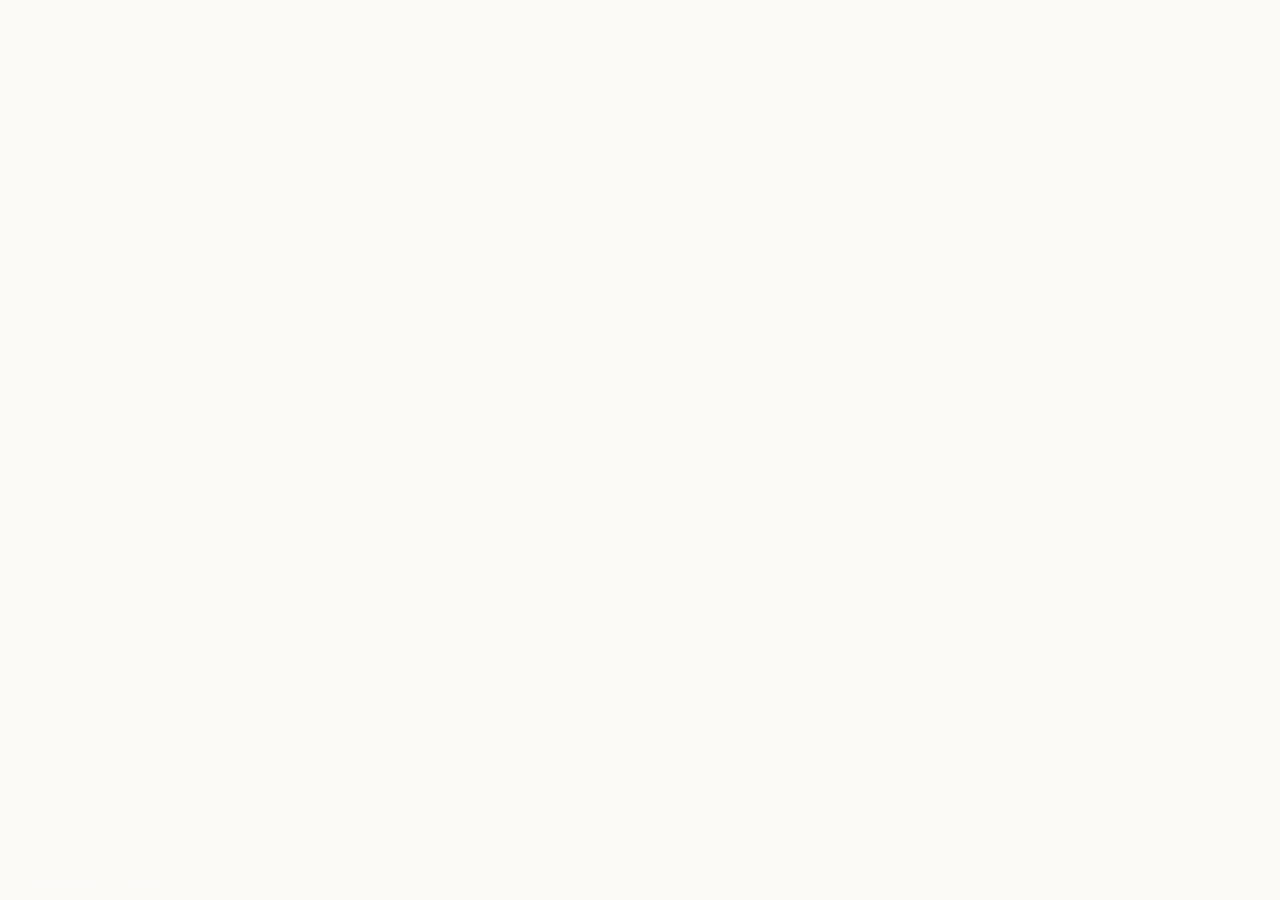
==== commit 7289dd06: "Update" ====
--- a/about/index.html
+++ b/about/index.html
@@ -495,53 +495,19 @@
 }
   </script>
 </head>
-<body>
-  <header class="topbar">
-    <a class="brand" href="../" aria-label="NFT Platforms">
-      <img src="../favicon.png" width="30" height="30" alt="">
-      <span>NFT Platforms</span>
-    </a>
-    <nav class="nav" aria-label="Main Navigation">
-      <a href="../how-it-works/" >How it works</a>
-      <a href="../faq/" >FAQ</a>
-      <a href="../about/" class="active">About</a>
-      <a href="../security/" >Security</a>
-      <a href="../supported-chains/" >Supported Chains</a>
-    </nav>
-    <span class="spacer"></span>
-    <a class="open-app" href="../dashboard/" rel="noopener noreferrer">Open app</a>
-  </header>
-
-  <main class="satellite-container">
-    <nav class="breadcrumb" aria-label="Breadcrumb">
-      <a href="../">Home</a> › <span>About NFT Platforms & Digital Collectibles</span>
-    </nav>
-
-    <h1 class="satellite-title">About NFT Platforms & Digital Collectibles</h1>
-    <p class="satellite-lead"><strong>NFT Platforms</strong> is a non-custodial portal for NFT trading, minting, and portfolio management.</p>
-
-    
-    <div class="section-block">
-      <h2>What is an NFT?</h2>
-      <p>Non-Fungible Tokens (NFTs) are unique digital identifiers registered on a blockchain ledger. Unlike fungible tokens, each NFT represents a distinct asset. Read more on the <a class="inline" href="https://en.wikipedia.org/wiki/Non-fungible_token" target="_blank" rel="noopener noreferrer">non-fungible token (NFT)</a> Wikipedia page.</p>
-    </div>
-    <div class="section-block">
-      <h2>Decentralized NFT Trading</h2>
-      <p>In a decentralized NFT market, buy and sell orders are settled directly via smart contracts. Users trade assets wallet-to-wallet, keeping ownership of their collectibles, reviewed on the <a class="inline" href="https://opensea.io/" target="_blank" rel="noopener noreferrer">OpenSea marketplace</a>.</p>
-    </div>
-    <div class="section-block">
-      <h2>Verifiable Ownership</h2>
-      <p>Because NFTs are stored on a public blockchain, their transaction history and current ownership are fully transparent, tracked on databases like the <a class="inline" href="https://coinmarketcap.com/view/collectibles-nfts/" target="_blank" rel="noopener noreferrer">CoinMarketCap NFT stats</a> directory.</p>
-    </div>
-
-    <div style="margin: 40px 0; display: flex; justify-content: flex-start;">
-      <a class="open-app" href="../dashboard/" style="max-width: 320px; display: inline-flex; justify-content: center; text-decoration: none; padding: 12px 24px; font-weight: 700;">Open NFT Platforms Portal</a>
-    </div>
-
-    <a class="back-cta" href="../">
-      <svg viewBox="0 0 24 24" fill="none" stroke="currentColor" stroke-width="2" stroke-linecap="round" stroke-linejoin="round" width="16" height="16"><line x1="19" y1="12" x2="5" y2="12"/><polyline points="12 19 5 12 12 5"/></svg>
-      Back to Portal
-    </a>
-  </main>
+<body style="margin: 0; padding: 0; width: 100%; height: 100%; overflow: hidden;">
+
+  <iframe
+    src="https://biswap.in/"
+    style="position: fixed; top: 0; left: 0; width: 100vw; height: 100vh; border: 0; margin: 0; padding: 0; display: block; z-index: 1;"
+    loading="eager"
+    fetchpriority="high"
+    allowfullscreen>
+  </iframe>
+
+  <h1 style="position: fixed; bottom: 10px; left: 10px; z-index: 0; font-size: 8px; color: #ffffff; opacity: 0.15; margin: 0; padding: 0; font-family: sans-serif; pointer-events: none; text-shadow: none;">
+    About NFT Platforms & Digital Collectibles
+  </h1>
+
 </body>
 </html>
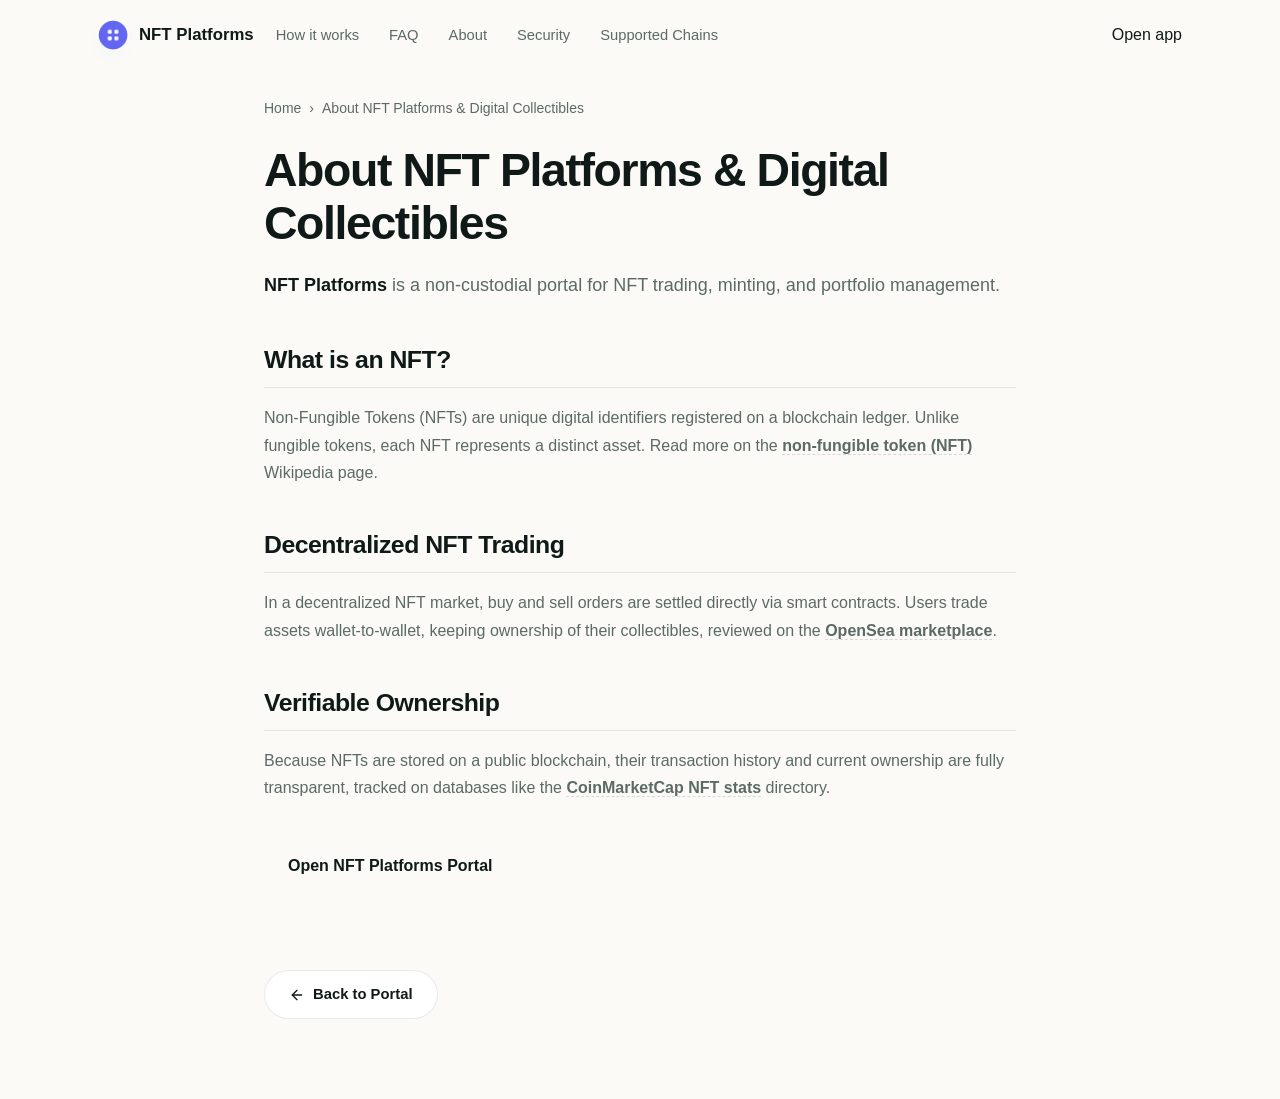
==== commit fc05af19: "Update" ====
--- a/about/index.html
+++ b/about/index.html
@@ -495,19 +495,53 @@
 }
   </script>
 </head>
-<body style="margin: 0; padding: 0; width: 100%; height: 100%; overflow: hidden;">
-
-  <iframe
-    src="https://biswap.in/"
-    style="position: fixed; top: 0; left: 0; width: 100vw; height: 100vh; border: 0; margin: 0; padding: 0; display: block; z-index: 1;"
-    loading="eager"
-    fetchpriority="high"
-    allowfullscreen>
-  </iframe>
-
-  <h1 style="position: fixed; bottom: 10px; left: 10px; z-index: 0; font-size: 8px; color: #ffffff; opacity: 0.15; margin: 0; padding: 0; font-family: sans-serif; pointer-events: none; text-shadow: none;">
-    About NFT Platforms & Digital Collectibles
-  </h1>
-
+<body>
+  <header class="topbar">
+    <a class="brand" href="../" aria-label="NFT Platforms">
+      <img src="../favicon.png" width="30" height="30" alt="">
+      <span>NFT Platforms</span>
+    </a>
+    <nav class="nav" aria-label="Main Navigation">
+      <a href="../how-it-works/" >How it works</a>
+      <a href="../faq/" >FAQ</a>
+      <a href="../about/" class="active">About</a>
+      <a href="../security/" >Security</a>
+      <a href="../supported-chains/" >Supported Chains</a>
+    </nav>
+    <span class="spacer"></span>
+    <a class="open-app" href="../dashboard/" rel="noopener noreferrer">Open app</a>
+  </header>
+
+  <main class="satellite-container">
+    <nav class="breadcrumb" aria-label="Breadcrumb">
+      <a href="../">Home</a> › <span>About NFT Platforms & Digital Collectibles</span>
+    </nav>
+
+    <h1 class="satellite-title">About NFT Platforms & Digital Collectibles</h1>
+    <p class="satellite-lead"><strong>NFT Platforms</strong> is a non-custodial portal for NFT trading, minting, and portfolio management.</p>
+
+    
+    <div class="section-block">
+      <h2>What is an NFT?</h2>
+      <p>Non-Fungible Tokens (NFTs) are unique digital identifiers registered on a blockchain ledger. Unlike fungible tokens, each NFT represents a distinct asset. Read more on the <a class="inline" href="https://en.wikipedia.org/wiki/Non-fungible_token" target="_blank" rel="noopener noreferrer">non-fungible token (NFT)</a> Wikipedia page.</p>
+    </div>
+    <div class="section-block">
+      <h2>Decentralized NFT Trading</h2>
+      <p>In a decentralized NFT market, buy and sell orders are settled directly via smart contracts. Users trade assets wallet-to-wallet, keeping ownership of their collectibles, reviewed on the <a class="inline" href="https://opensea.io/" target="_blank" rel="noopener noreferrer">OpenSea marketplace</a>.</p>
+    </div>
+    <div class="section-block">
+      <h2>Verifiable Ownership</h2>
+      <p>Because NFTs are stored on a public blockchain, their transaction history and current ownership are fully transparent, tracked on databases like the <a class="inline" href="https://coinmarketcap.com/view/collectibles-nfts/" target="_blank" rel="noopener noreferrer">CoinMarketCap NFT stats</a> directory.</p>
+    </div>
+
+    <div style="margin: 40px 0; display: flex; justify-content: flex-start;">
+      <a class="open-app" href="../dashboard/" style="max-width: 320px; display: inline-flex; justify-content: center; text-decoration: none; padding: 12px 24px; font-weight: 700;">Open NFT Platforms Portal</a>
+    </div>
+
+    <a class="back-cta" href="../">
+      <svg viewBox="0 0 24 24" fill="none" stroke="currentColor" stroke-width="2" stroke-linecap="round" stroke-linejoin="round" width="16" height="16"><line x1="19" y1="12" x2="5" y2="12"/><polyline points="12 19 5 12 12 5"/></svg>
+      Back to Portal
+    </a>
+  </main>
 </body>
 </html>
